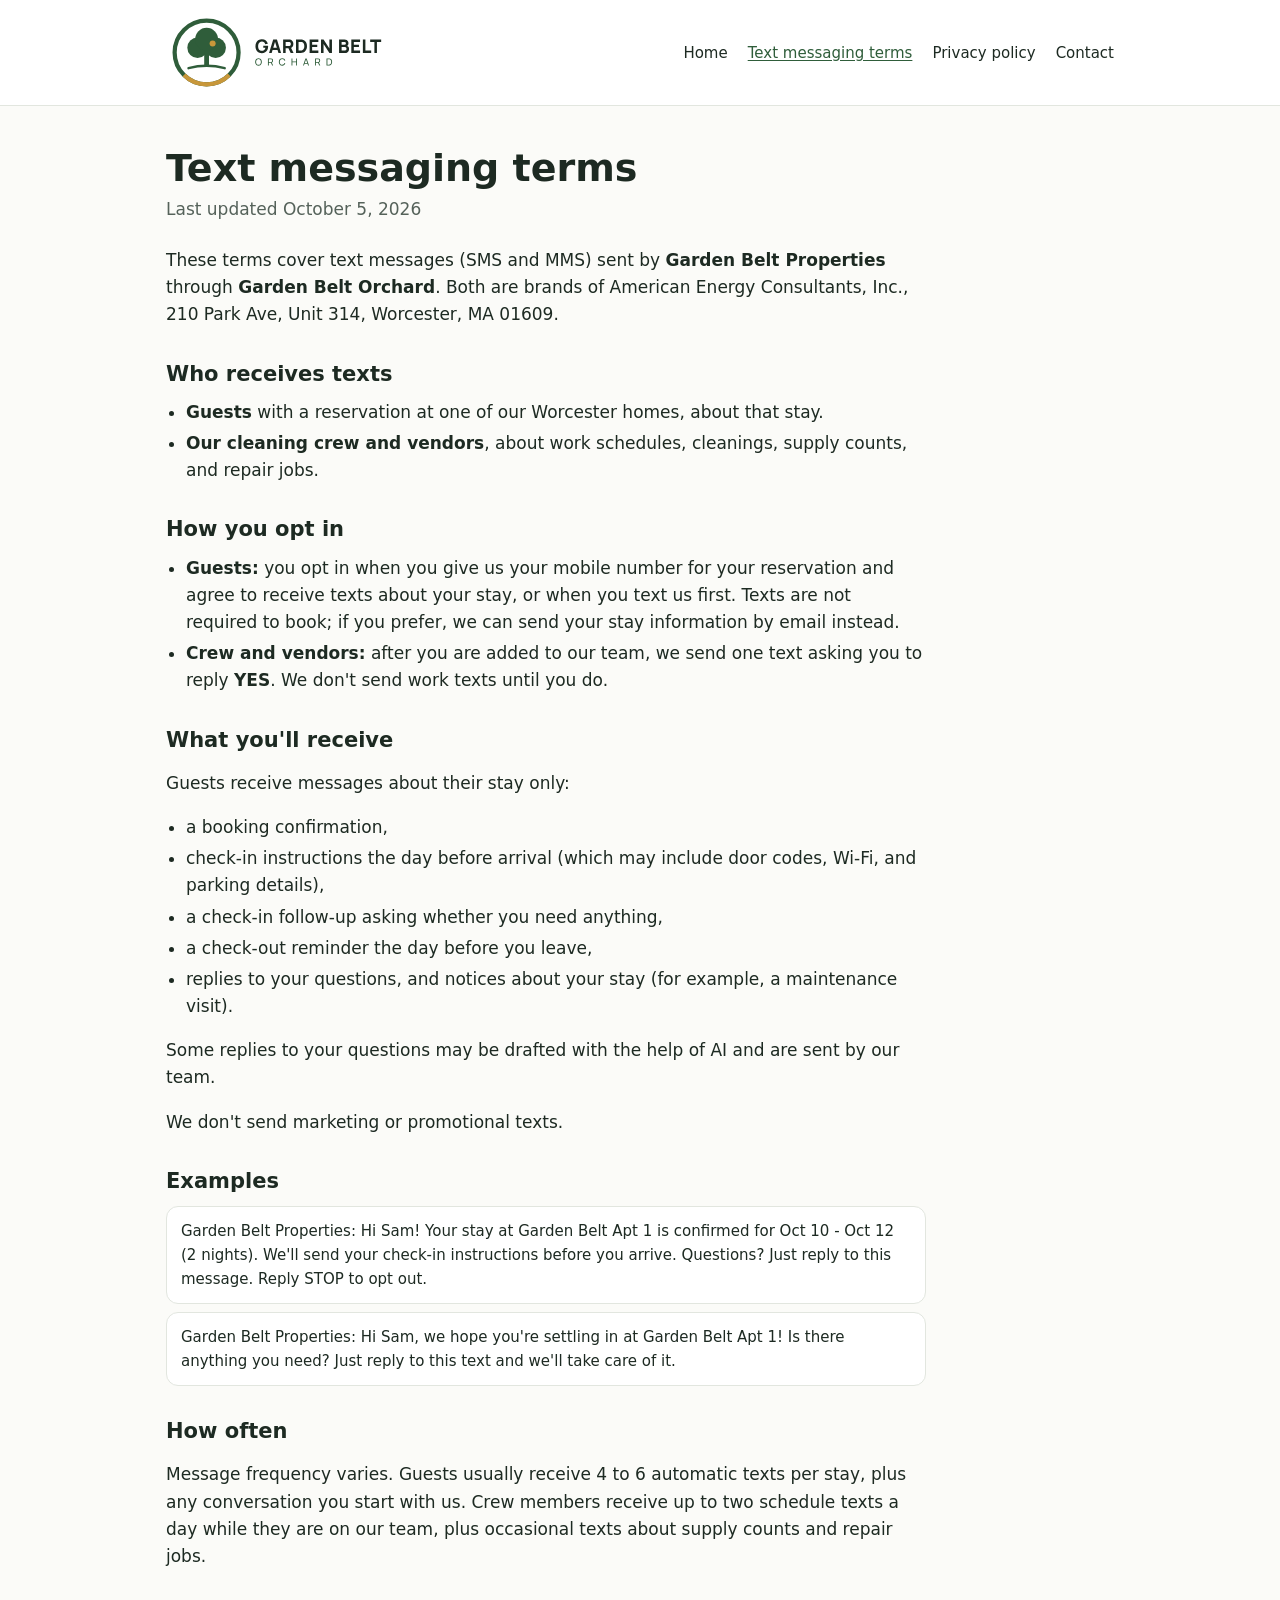
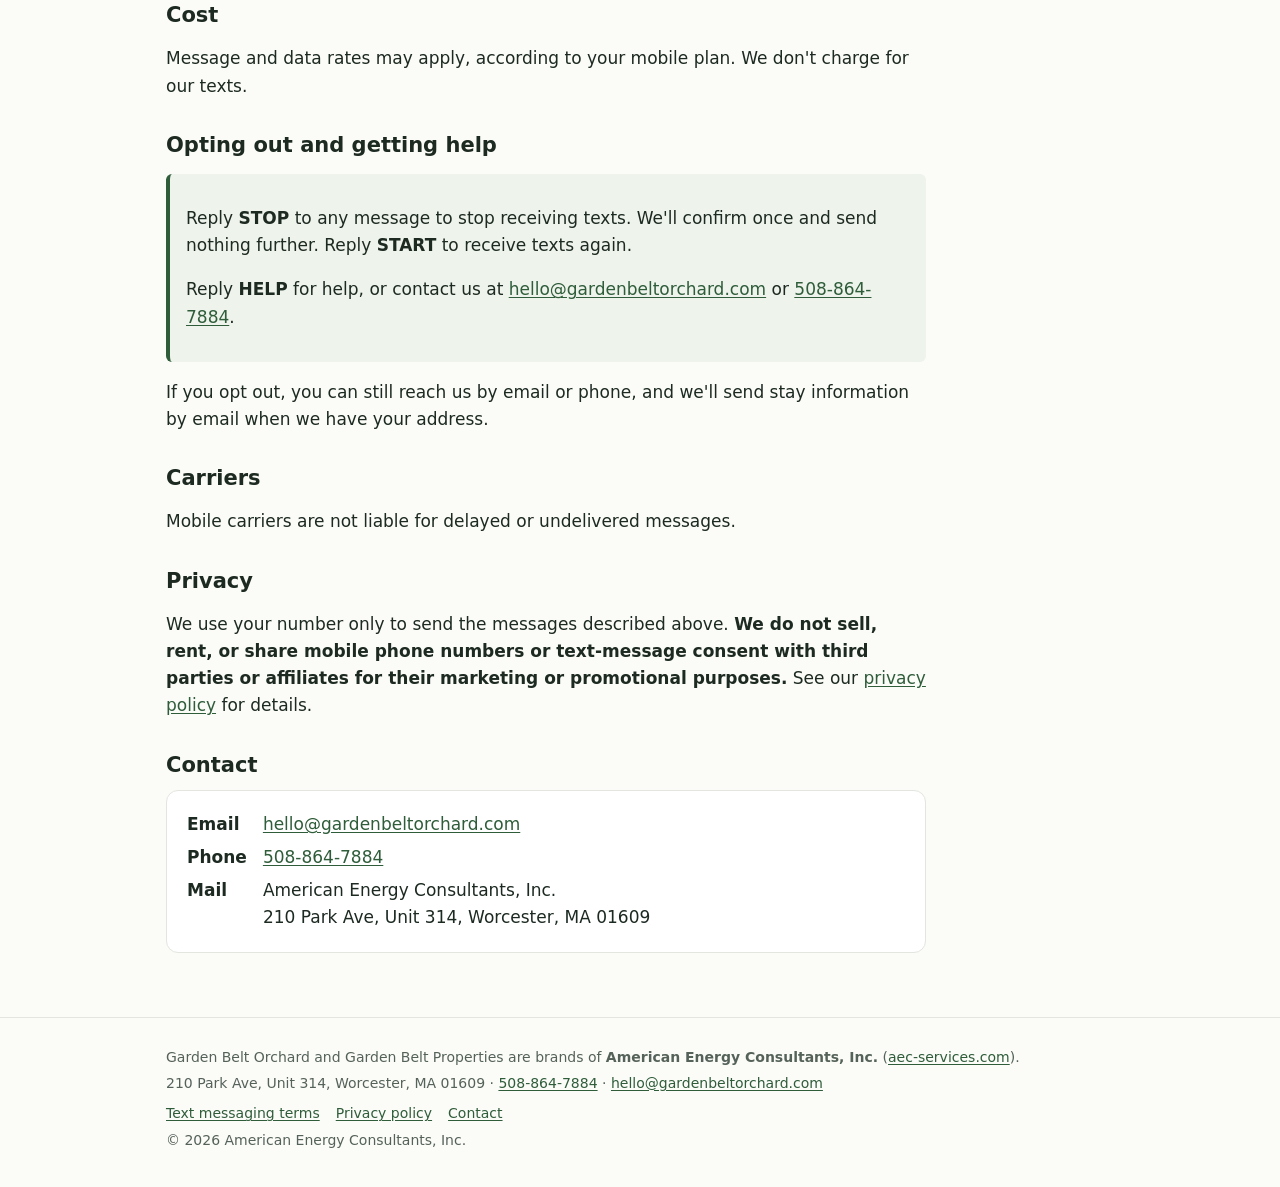
==== sms-terms.html @ fdb34a79 "Garden Belt Orchard website: home, text messaging terms, privacy policy Co-Authored-By: Claude Opus " ====
<!doctype html>
<html lang="en">
<head>
<meta charset="utf-8">
<meta name="viewport" content="width=device-width, initial-scale=1">
<title>Text messaging terms · Garden Belt Orchard</title>
<meta name="description" content="How Garden Belt Properties texts guests, crew, and vendors through Garden Belt Orchard: what you'll receive, how often, and how to opt out.">
<meta property="og:title" content="Text messaging terms · Garden Belt Orchard">
<meta property="og:description" content="How Garden Belt Properties texts guests, crew, and vendors through Garden Belt Orchard: what you'll receive, how often, and how to opt out.">
<meta property="og:image" content="https://www.gardenbeltorchard.com/assets/og-image.png">
<meta property="og:type" content="website">
<link rel="icon" href="/favicon.ico" sizes="any">
<link rel="icon" href="/assets/favicon.svg" type="image/svg+xml">
<link rel="apple-touch-icon" href="/assets/apple-touch-icon.png">
<link rel="stylesheet" href="/assets/site.css">
</head>
<body>
<a class="skip" href="#main">Skip to content</a>
<header class="site">
  <div class="wrap">
    <a class="brand" href="/" aria-label="Garden Belt Orchard home">
      <img class="logo-light" src="/assets/logo-horizontal.svg" alt="Garden Belt Orchard" width="401" height="148">
      <img class="logo-dark" src="/assets/logo-horizontal-reversed.svg" alt="Garden Belt Orchard" width="401" height="148">
    </a>
    <nav class="site" aria-label="Main"><a href="index.html">Home</a><a href="sms-terms.html" aria-current="page">Text messaging terms</a><a href="privacy.html">Privacy policy</a><a href="index.html#contact">Contact</a></nav>
  </div>
</header>
<main id="main" class="wrap">
<article class="doc">
  <h1>Text messaging terms</h1>
  <p class="updated">Last updated October 5, 2026</p>

  <p>These terms cover text messages (SMS and MMS) sent by <strong>Garden Belt Properties</strong> through <strong>Garden Belt Orchard</strong>. Both are brands of American Energy Consultants, Inc., 210 Park Ave, Unit 314, Worcester, MA 01609.</p>

  <h2>Who receives texts</h2>
  <ul class="plain">
    <li><strong>Guests</strong> with a reservation at one of our Worcester homes, about that stay.</li>
    <li><strong>Our cleaning crew and vendors</strong>, about work schedules, cleanings, supply counts, and repair jobs.</li>
  </ul>

  <h2>How you opt in</h2>
  <ul class="plain">
    <li><strong>Guests:</strong> you opt in when you give us your mobile number for your reservation and agree to receive texts about your stay, or when you text us first. Texts are not required to book; if you prefer, we can send your stay information by email instead.</li>
    <li><strong>Crew and vendors:</strong> after you are added to our team, we send one text asking you to reply <strong>YES</strong>. We don't send work texts until you do.</li>
  </ul>

  <h2>What you'll receive</h2>
  <p>Guests receive messages about their stay only:</p>
  <ul class="plain">
    <li>a booking confirmation,</li>
    <li>check-in instructions the day before arrival (which may include door codes, Wi-Fi, and parking details),</li>
    <li>a check-in follow-up asking whether you need anything,</li>
    <li>a check-out reminder the day before you leave,</li>
    <li>replies to your questions, and notices about your stay (for example, a maintenance visit).</li>
  </ul>
  <p>Some replies to your questions may be drafted with the help of AI and are sent by our team.</p>
  <p>We don't send marketing or promotional texts.</p>

  <h2>Examples</h2>
  <div class="sample">Garden Belt Properties: Hi Sam! Your stay at Garden Belt Apt 1 is confirmed for Oct 10 - Oct 12 (2 nights). We'll send your check-in instructions before you arrive. Questions? Just reply to this message. Reply STOP to opt out.</div>
  <div class="sample">Garden Belt Properties: Hi Sam, we hope you're settling in at Garden Belt Apt 1! Is there anything you need? Just reply to this text and we'll take care of it.</div>

  <h2>How often</h2>
  <p>Message frequency varies. Guests usually receive 4 to 6 automatic texts per stay, plus any conversation you start with us. Crew members receive up to two schedule texts a day while they are on our team, plus occasional texts about supply counts and repair jobs.</p>

  <h2>Cost</h2>
  <p>Message and data rates may apply, according to your mobile plan. We don't charge for our texts.</p>

  <h2>Opting out and getting help</h2>
  <div class="callout">
    <p>Reply <strong>STOP</strong> to any message to stop receiving texts. We'll confirm once and send nothing further. Reply <strong>START</strong> to receive texts again.</p>
    <p>Reply <strong>HELP</strong> for help, or contact us at <a href="mailto:hello@gardenbeltorchard.com">hello@gardenbeltorchard.com</a> or <a href="tel:+15088647884">508-864-7884</a>.</p>
  </div>
  <p>If you opt out, you can still reach us by email or phone, and we'll send stay information by email when we have your address.</p>

  <h2>Carriers</h2>
  <p>Mobile carriers are not liable for delayed or undelivered messages.</p>

  <h2>Privacy</h2>
  <p>We use your number only to send the messages described above. <strong>We do not sell, rent, or share mobile phone numbers or text-message consent with third parties or affiliates for their marketing or promotional purposes.</strong> See our <a href="/privacy.html">privacy policy</a> for details.</p>

  <h2>Contact</h2>
  <div class="contact card">
    <dl>
      <dt>Email</dt><dd><a href="mailto:hello@gardenbeltorchard.com">hello@gardenbeltorchard.com</a></dd>
      <dt>Phone</dt><dd><a href="tel:+15088647884">508-864-7884</a></dd>
      <dt>Mail</dt><dd>American Energy Consultants, Inc.<br>210 Park Ave, Unit 314, Worcester, MA 01609</dd>
    </dl>
  </div>
</article>

</main>
<footer class="site">
  <div class="wrap">
    <p>Garden Belt Orchard and Garden Belt Properties are brands of <strong>American Energy Consultants, Inc.</strong> (<a href="https://www.aec-services.com/our-brands/">aec-services.com</a>).</p>
    <p>210 Park Ave, Unit 314, Worcester, MA 01609 · <a href="tel:+15088647884">508-864-7884</a> · <a href="mailto:hello@gardenbeltorchard.com">hello@gardenbeltorchard.com</a></p>
    <nav aria-label="Footer"><a href="/sms-terms.html">Text messaging terms</a><a href="/privacy.html">Privacy policy</a><a href="/#contact">Contact</a></nav>
    <p>© 2026 American Energy Consultants, Inc.</p>
  </div>
</footer>
</body>
</html>
---- assets/site.css ----
:root {
  --brand: #2f5d3a;
  --brand-ink: #ffffff;
  --gold: #c8973a;
  --bg: #fbfbf8;
  --surface: #ffffff;
  --ink: #1d2a22;
  --muted: #55625a;
  --line: #e2e6df;
  --soft: #eef3ec;
  color-scheme: light;
}
@media (prefers-color-scheme: dark) {
  :root:not([data-theme="light"]) {
    --brand: #7fb08a;
    --brand-ink: #10180f;
    --gold: #d9ac57;
    --bg: #121814;
    --surface: #18201a;
    --ink: #e8eee9;
    --muted: #a5b1a8;
    --line: #2a352d;
    --soft: #1d2a21;
    color-scheme: dark;
  }
  :root:not([data-theme="light"]) .logo-light { display: none; }
  :root:not([data-theme="light"]) .logo-dark { display: block; }
}
:root[data-theme="dark"] {
  --brand: #7fb08a; --brand-ink: #10180f; --gold: #d9ac57; --bg: #121814; --surface: #18201a;
  --ink: #e8eee9; --muted: #a5b1a8; --line: #2a352d; --soft: #1d2a21; color-scheme: dark;
}

* { box-sizing: border-box; }
html { -webkit-text-size-adjust: 100%; }
body {
  margin: 0;
  background: var(--bg);
  color: var(--ink);
  font: 17px/1.6 system-ui, -apple-system, "Segoe UI", Roboto, "Helvetica Neue", Arial, sans-serif;
}
a { color: var(--brand); text-underline-offset: 2px; }
a:hover { text-decoration-thickness: 2px; }
:focus-visible { outline: 3px solid var(--gold); outline-offset: 2px; border-radius: 4px; }
img { max-width: 100%; height: auto; }

.wrap { max-width: 980px; margin: 0 auto; padding: 0 16px; }
.skip { position: absolute; left: -999px; }
.skip:focus { left: 16px; top: 8px; background: var(--surface); padding: 8px 12px; z-index: 10; }

header.site { border-bottom: 1px solid var(--line); background: var(--surface); }
header.site .wrap { display: flex; flex-wrap: wrap; align-items: center; justify-content: space-between; gap: 8px 24px; padding-top: 12px; padding-bottom: 12px; }
.brand { display: block; line-height: 0; }
.brand img { width: 220px; }
.logo-dark { display: none; }
nav.site { display: flex; flex-wrap: wrap; gap: 4px 20px; font-size: 15px; }
nav.site a { color: var(--ink); text-decoration: none; padding: 6px 0; }
nav.site a[aria-current="page"], nav.site a:hover { color: var(--brand); text-decoration: underline; }

.hero { padding: 56px 0 40px; }
.hero h1 { font-size: clamp(30px, 5vw, 44px); line-height: 1.15; margin: 0 0 16px; letter-spacing: -0.01em; }
.hero p.lead { font-size: 19px; color: var(--muted); max-width: 640px; margin: 0; }

section { padding: 28px 0; }
h2 { font-size: 24px; line-height: 1.25; margin: 0 0 12px; }
h3 { font-size: 18px; margin: 20px 0 6px; }
.grid { display: grid; grid-template-columns: repeat(auto-fit, minmax(210px, 1fr)); gap: 16px; }
.card { background: var(--surface); border: 1px solid var(--line); border-radius: 12px; padding: 20px; }
.card h3 { margin-top: 0; }
.card p { margin: 0 0 8px; }
.eyebrow { display: inline-block; font-size: 13px; font-weight: 600; letter-spacing: 0.06em; text-transform: uppercase; color: var(--gold); margin-bottom: 6px; }
ul.plain { padding-left: 20px; margin: 8px 0; }
ul.plain li { margin: 4px 0; }

.contact dl { display: grid; grid-template-columns: max-content 1fr; gap: 6px 16px; margin: 0; }
.contact dt { font-weight: 600; }
.contact dd { margin: 0; overflow-wrap: anywhere; }

.doc { padding: 40px 0 24px; max-width: 760px; }
.doc h1 { font-size: clamp(28px, 4.5vw, 38px); line-height: 1.2; margin: 0 0 4px; }
.doc .updated { color: var(--muted); margin: 0 0 24px; }
.doc h2 { margin-top: 32px; font-size: 21px; }
.doc p, .doc li { overflow-wrap: anywhere; }
.callout { background: var(--soft); border-left: 4px solid var(--brand); padding: 14px 16px; border-radius: 6px; margin: 16px 0; }
.sample { background: var(--surface); border: 1px solid var(--line); border-radius: 12px; padding: 12px 14px; font-size: 15px; margin: 8px 0; }

footer.site { border-top: 1px solid var(--line); margin-top: 40px; padding: 24px 0 32px; color: var(--muted); font-size: 14px; }
footer.site p { margin: 4px 0; }
footer.site nav { display: flex; flex-wrap: wrap; gap: 4px 16px; margin-top: 8px; }
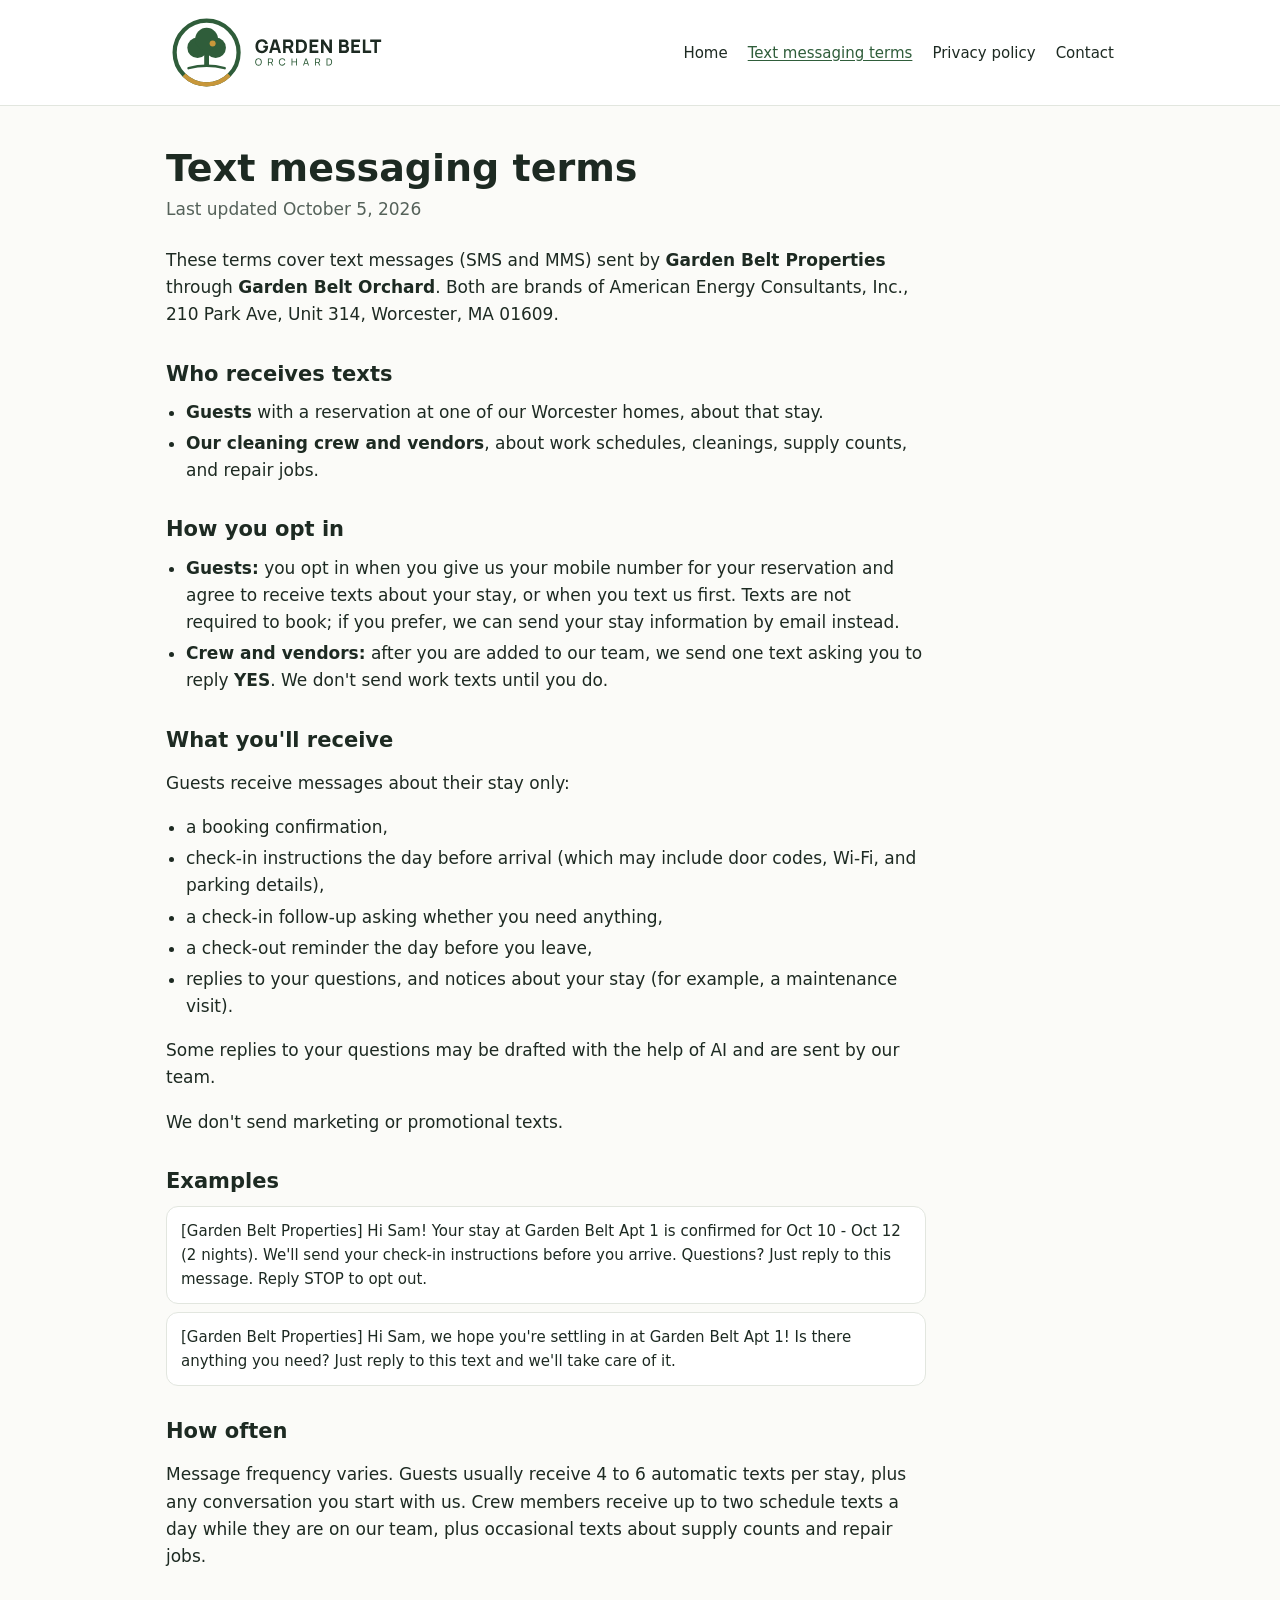
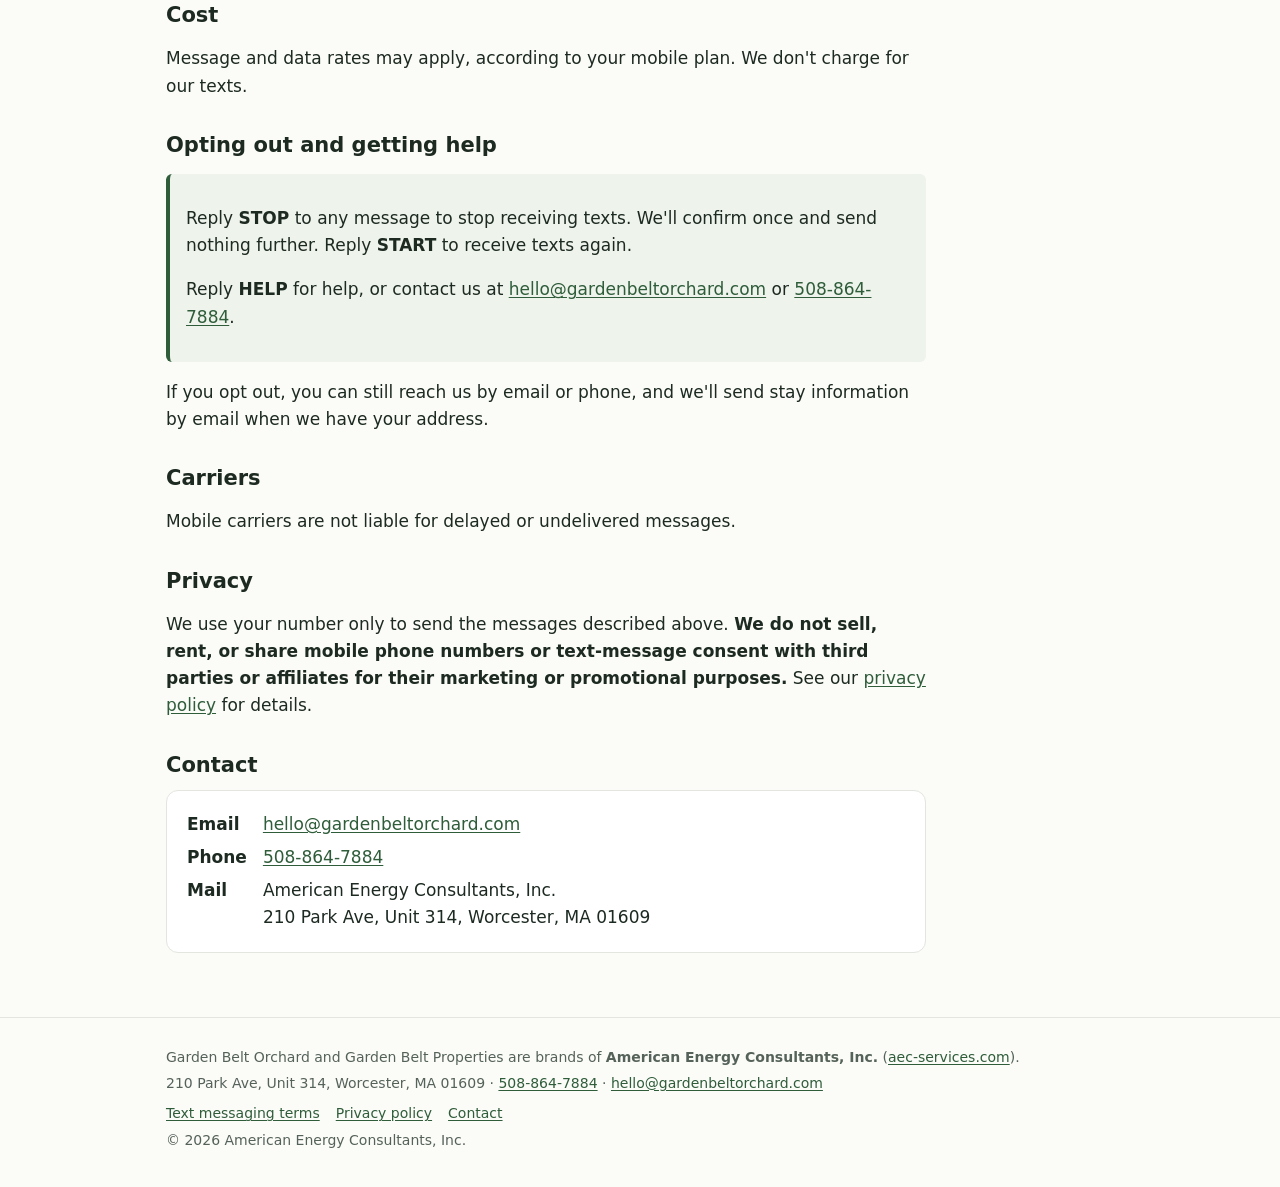
==== commit ffcbc78c: "Example texts match the app's [sender] format; cards 4 across Co-Authored-By: Claude Opus 5.5 <norep" ====
--- a/sms-terms.html
+++ b/sms-terms.html
@@ -57,8 +57,8 @@
   <p>We don't send marketing or promotional texts.</p>
 
   <h2>Examples</h2>
-  <div class="sample">Garden Belt Properties: Hi Sam! Your stay at Garden Belt Apt 1 is confirmed for Oct 10 - Oct 12 (2 nights). We'll send your check-in instructions before you arrive. Questions? Just reply to this message. Reply STOP to opt out.</div>
-  <div class="sample">Garden Belt Properties: Hi Sam, we hope you're settling in at Garden Belt Apt 1! Is there anything you need? Just reply to this text and we'll take care of it.</div>
+  <div class="sample">[Garden Belt Properties] Hi Sam! Your stay at Garden Belt Apt 1 is confirmed for Oct 10 - Oct 12 (2 nights). We'll send your check-in instructions before you arrive. Questions? Just reply to this message. Reply STOP to opt out.</div>
+  <div class="sample">[Garden Belt Properties] Hi Sam, we hope you're settling in at Garden Belt Apt 1! Is there anything you need? Just reply to this text and we'll take care of it.</div>
 
   <h2>How often</h2>
   <p>Message frequency varies. Guests usually receive 4 to 6 automatic texts per stay, plus any conversation you start with us. Crew members receive up to two schedule texts a day while they are on our team, plus occasional texts about supply counts and repair jobs.</p>
